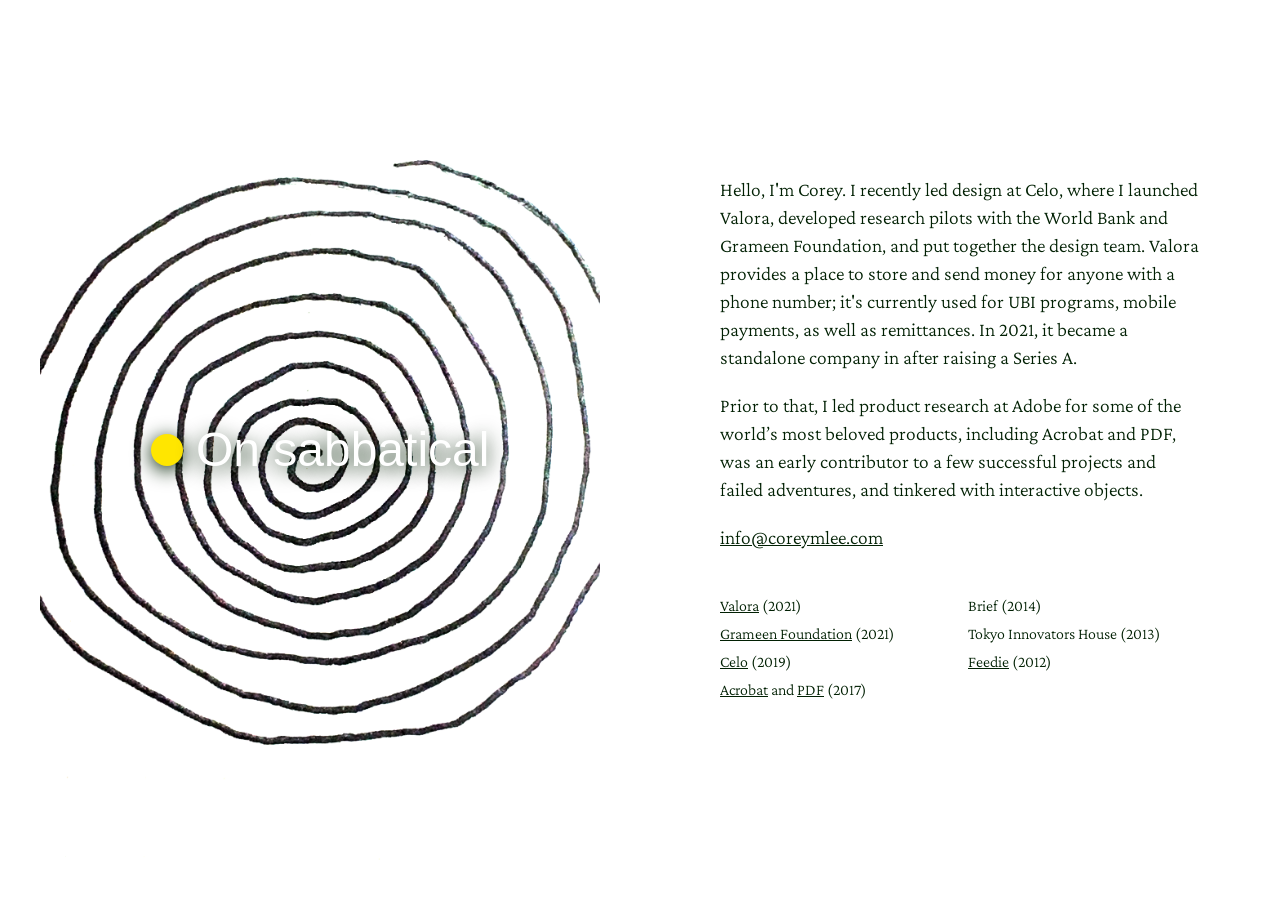
==== index.html @ c0dcd833 "Update" ====
<!doctype html>
<html>
  <head>
    <meta name="viewport" content="width=device-width, initial-scale=1.0" />
    <meta http-equiv="Content-Type" content="text/html; charset=utf-8"> 
    <style>
      @import url('https://fonts.googleapis.com/css2?family=Crimson+Pro:ital,wght@0,200;0,300;0,400;0,500;0,600;0,700;0,800;0,900;1,200;1,300;1,400;1,500;1,600;1,700;1,800;1,900&display=swap');
      </style>
      <link rel="preconnect" href="https://fonts.googleapis.com">
      <link rel="preconnect" href="https://fonts.gstatic.com" crossorigin>
      <link rel="stylesheet" href="css/style.css" media="screen, projection" />
      <title>Corey Lee</title>
  </head>
  <body>
  <div id="main_container">
    <div class="content" id="left">
      <div id="blurb">
        <span id="indicator"><div id="dot_container"><div id="dot"></div></div></span> <span id="status">On sabbatical</span>
      </div>
    </div>      
    <div class="content" id="right">
      <p>
        Hello, I'm Corey. I recently led design at Celo, where I launched Valora, developed research pilots with the World Bank and Grameen Foundation, and put together the design team. Valora provides a place to store and send money for anyone with a phone number; it's currently used for UBI programs, mobile payments, as well as remittances. In 2021, it became a standalone company in after raising a Series A.
      </p>
      <p>
        Prior to that, I led product research at Adobe for some of the world’s most beloved products, including Acrobat and PDF, was an early contributor to a few successful projects and failed adventures, and tinkered with interactive objects.
      </p>
      <p>
        <a href="mailto:info@coreymlee.com">info@coreymlee.com</a>
      </p>

      <ul id="projects">
        <li><a target="_blank" href="https://valoraapp.com/">Valora</a> (2021)</li>
        <li><a target="_blank" href="https://blog.celo.org/how-the-grameen-foundation-successfully-delivered-humanitarian-aid-to-3-500-micro-entrepreneurs-2bb3d5b78ca9">Grameen Foundation</a> (2021)</a></li>
        <li><a target="_blank" href="https://www.youtube.com/watch?v=kKggE5OvyhE">Celo</a> (2019)</li>
        <li><a target="_blank" href="https://www.youtube.com/watch?v=uUfcVznZndY">Acrobat</a> and <a target="_blank" href="https://www.youtube.com/watch?v=3H4nRx7r7nY">PDF</a> (2017)</li>
        <li>Brief (2014)</li>
        <li>Tokyo Innovators House (2013)</li>
        <li><a target="_blank" href="https://vimeo.com/97738918">Feedie</a> (2012)</li>
      </ul>

    </div>
  </div>  
</body>
</html>
---- css/style.css ----
html {
  display: flex;
  margin: 0;
  padding: 0;
  background-color: #ffffff;
  min-height: 100%;
  height: 100%;
}

body {
  width: 100%;
  display: flex;
  margin: 0;
  font-family: Crimson Pro, EB Garamond, Georgia, serif;
  font-weight: 300;
  font-size: 19.5px;
  line-height: 28px;
  color: #012003;
}

#main_container {
  width: 100%;
  height: 100%;
  margin: 0;
  display: flex;
  align-items: center;
}

.content {
  display: flex;
  width: calc(50% - 80px);
  margin: 40px;
}
.content#left {
  height: calc(100% - 80px);
  background-color: #bdbdbd;
  align-items: center;
  background: url("/images/image.png");
  background-position: center;
  background-repeat: no-repeat;
  background-size: cover;
  text-align: center;
}
.content#right {
  flex-direction: column;
}

p, #projects {
  margin: 0 auto 20px;
  padding: 0;
  width: 100%;
  max-width: 480px;
}

#projects {
  font-size: 16px;
  -moz-column-count: 2;
       column-count: 2;
  padding: 20px 0 0;
  list-style-type: none;
}

#blurb {
  width: 100%;
  font: 500 48px/64px -apple-system, Helvetica Neue, Helvetica, BlinkMacSystemFont, sans-serif, "Apple Color Emoji";
  text-align: center;
  text-shadow: 0px 4px 20px #012003;
  color: white;
}
@keyframes pulse {}
#blurb #indicator {
  display: inline-block;
}
#blurb #indicator #dot_container {
  display: flex;
  flex-direction: row;
  align-items: center;
}
#blurb #indicator #dot {
  animation: pulse 3s infinite alternate;
  background: #FFE600;
  margin: auto;
  border-radius: 100%;
  height: 32px;
  width: 32px;
  overflow: hidden;
  box-shadow: 0px 4px 20px #012003;
}

a {
  color: #012003;
  /*
    text-decoration-color: $highlight-color;
    text-decoration-thickness: 0px;

    &:hover {    
      background-color: #f7eedd;
    }
    */
}

img {
  width: 100%;
  vertical-align: middle;
}

@media screen and (max-width: 1080px) {
  html {
    height: auto;
  }
  #main_container {
    flex-direction: column;
    padding-bottom: 32px;
  }
  .content {
    margin: 32px;
    width: calc(100% - 64px);
    height: auto;
  }
  .content#left {
    height: 512px;
  }
  .content#right {
    margin: 64px;
    max-width: 480px;
  }
}
@media screen and (max-width: 512px) {
  #main_container {
    flex-direction: column;
    padding-bottom: 24px;
  }
  .content {
    margin: 24px;
    width: calc(100% - 48px);
    height: auto;
  }
  .content#left {
    height: 384px;
  }
  .content#right {
    margin: 24px;
    max-width: none;
  }
  #blurb {
    width: 100%;
    font: 500 32px/40px -apple-system, Helvetica Neue, Helvetica, BlinkMacSystemFont, sans-serif, "Apple Color Emoji";
    text-shadow: 0px 4px 16px #012003;
  }
  #blurb #indicator {
    display: inline-block;
  }
  #blurb #indicator #dot {
    height: 24px;
    width: 24px;
    box-shadow: 0px 4px 16px #012003;
  }
  #projects {
    -moz-column-count: 1;
         column-count: 1;
  }
}/*# sourceMappingURL=style.css.map */
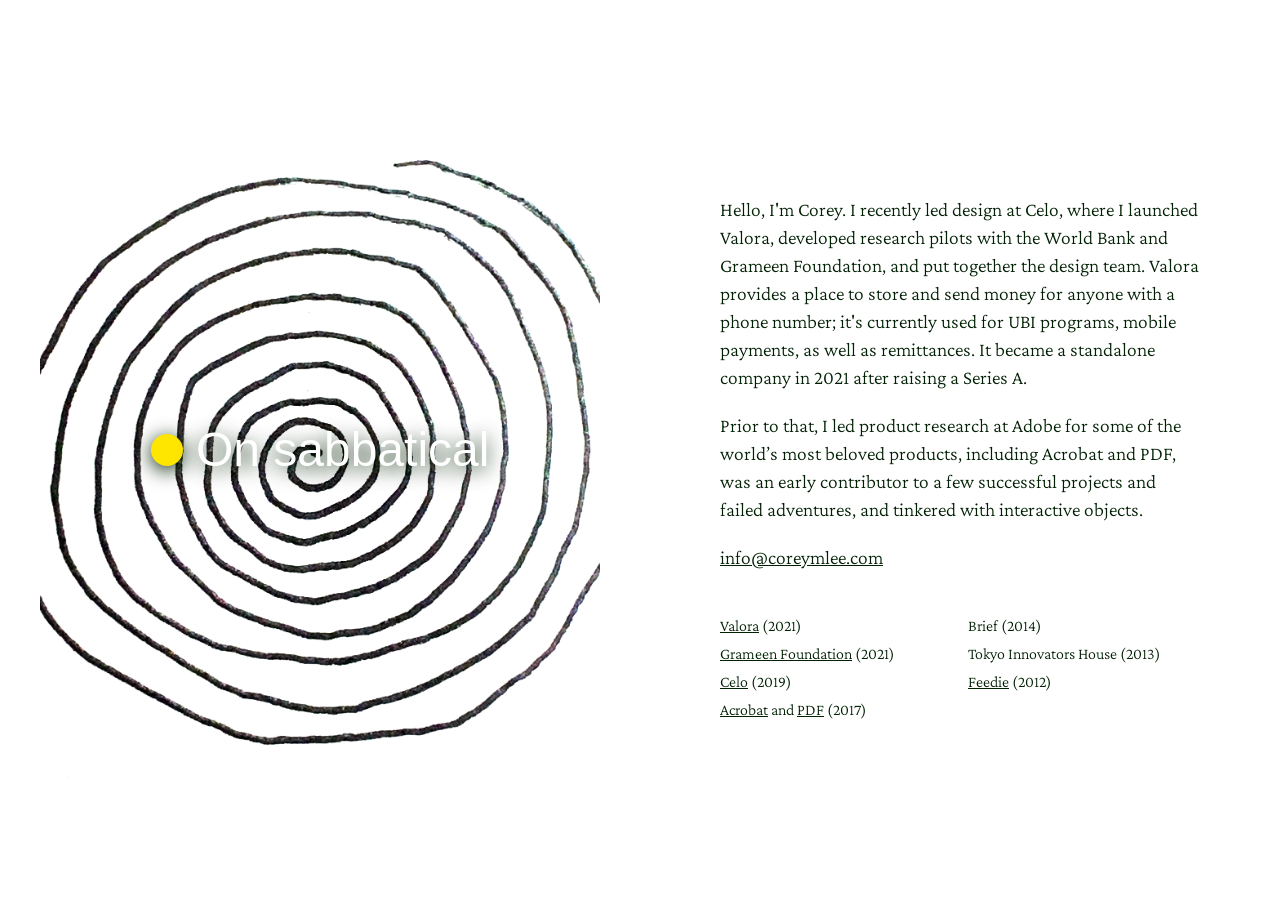
==== commit 08bfdd40: "Update" ====
--- a/index.html
+++ b/index.html
@@ -20,7 +20,7 @@
     </div>      
     <div class="content" id="right">
       <p>
-        Hello, I'm Corey. I recently led design at Celo, where I launched Valora, developed research pilots with the World Bank and Grameen Foundation, and put together the design team. Valora provides a place to store and send money for anyone with a phone number; it's currently used for UBI programs, mobile payments, as well as remittances. In 2021, it became a standalone company in after raising a Series A.
+        Hello, I'm Corey. I recently led design at Celo, where I launched Valora, developed research pilots with the World Bank and Grameen Foundation, and put together the design team. Valora provides a place to store and send money for anyone with a phone number; it's currently used for UBI programs, mobile payments, as well as remittances. It became a standalone company in 2021 after raising a Series A.
       </p>
       <p>
         Prior to that, I led product research at Adobe for some of the world’s most beloved products, including Acrobat and PDF, was an early contributor to a few successful projects and failed adventures, and tinkered with interactive objects.
--- a/css/style.css
+++ b/css/style.css
@@ -33,8 +33,8 @@
 }
 .content#left {
   height: calc(100% - 80px);
-  background-color: #bdbdbd;
   align-items: center;
+  background-color: #E3E8E3;
   background: url("/images/image.png");
   background-position: center;
   background-repeat: no-repeat;
@@ -46,7 +46,7 @@
 }
 
 p, #projects {
-  margin: 0 auto 20px;
+  margin: 20px auto 0;
   padding: 0;
   width: 100%;
   max-width: 480px;
@@ -89,19 +89,6 @@
 
 a {
   color: #012003;
-  /*
-    text-decoration-color: $highlight-color;
-    text-decoration-thickness: 0px;
-
-    &:hover {    
-      background-color: #f7eedd;
-    }
-    */
-}
-
-img {
-  width: 100%;
-  vertical-align: middle;
 }
 
 @media screen and (max-width: 1080px) {
@@ -122,10 +109,12 @@
   }
   .content#right {
     margin: 64px;
-    max-width: 480px;
   }
 }
 @media screen and (max-width: 512px) {
+  body {
+    font-size: 20px;
+  }
   #main_container {
     flex-direction: column;
     padding-bottom: 24px;
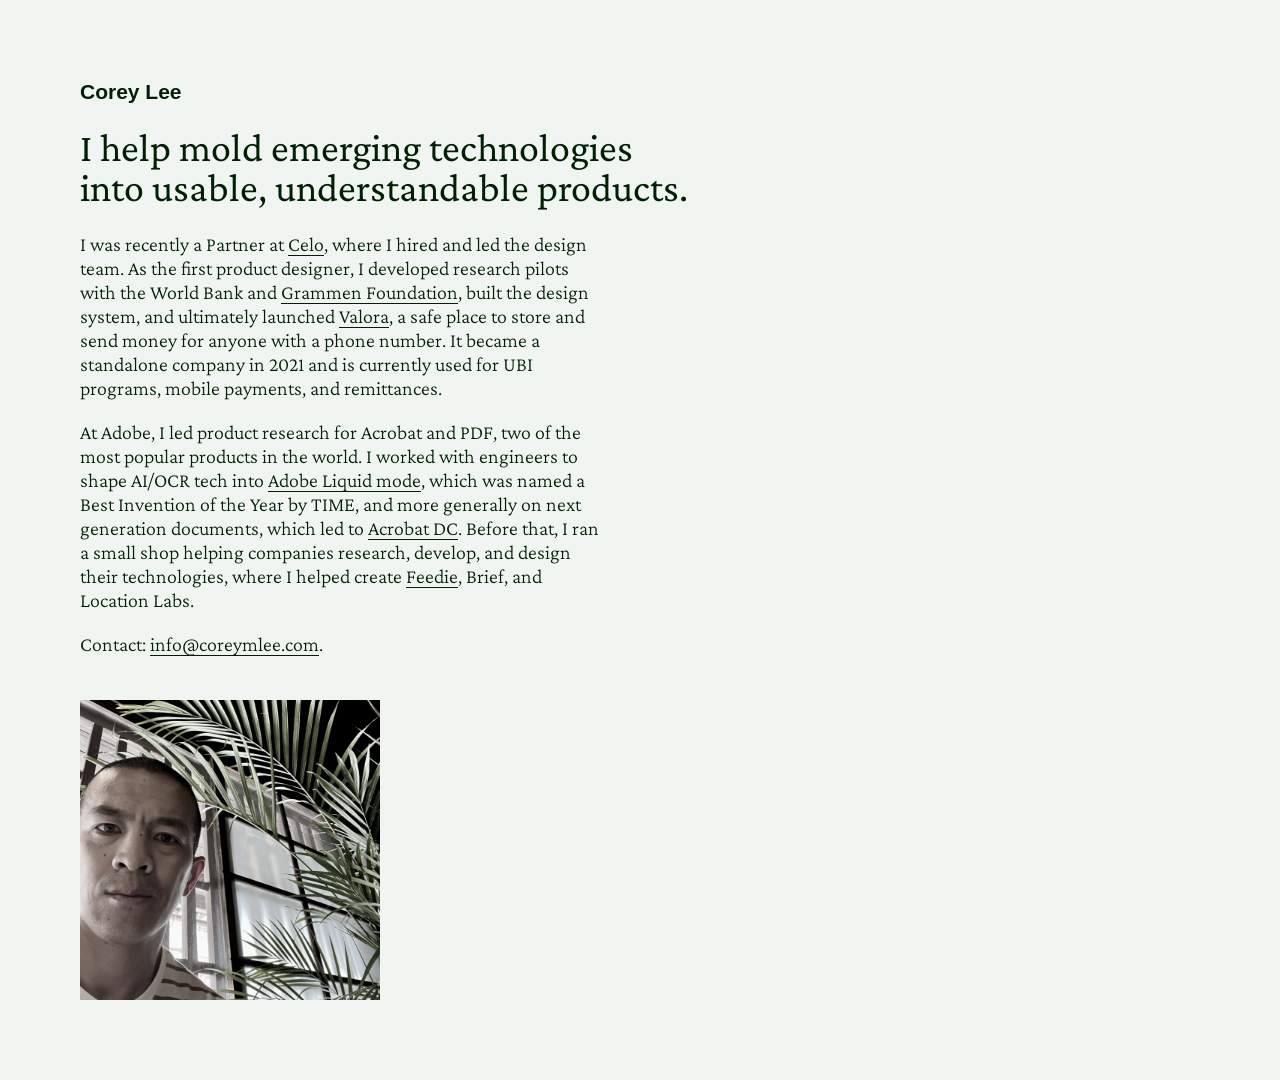
==== commit f8785548: "update" ====
--- a/index.html
+++ b/index.html
@@ -13,32 +13,23 @@
   </head>
   <body>
   <div id="main_container">
-    <div class="content" id="left">
-      <div id="blurb">
-        <span id="indicator"><div id="dot_container"><div id="dot"></div></div></span> <span id="status">On sabbatical</span>
-      </div>
-    </div>      
-    <div class="content" id="right">
-      <p>
-        Hello, I'm Corey. I recently led design at Celo, where I launched Valora, developed research pilots with the World Bank and Grameen Foundation, and put together the design team. Valora provides a place to store and send money for anyone with a phone number; it's currently used for UBI programs, mobile payments, as well as remittances. It became a standalone company in 2021 after raising a Series A.
+    <div class="content">
+      <h3>Corey Lee</h3>
+      <p id="blurb">
+        I help mold emerging technologies into usable, understandable products. 
       </p>
       <p>
-        Prior to that, I led product research at Adobe for some of the world’s most beloved products, including Acrobat and PDF, was an early contributor to a few successful projects and failed adventures, and tinkered with interactive objects.
+        I was recently a Partner at <a target="_blank" href="https://www.youtube.com/watch?v=kKggE5OvyhE">Celo</a>, where I hired and led the design team. As the first product designer, I developed research pilots with the World Bank and <a target="_blank" href="https://blog.celo.org/how-the-grameen-foundation-successfully-delivered-humanitarian-aid-to-3-500-micro-entrepreneurs-2bb3d5b78ca9">Grammen Foundation</a>, built the design system, and ultimately launched <a target="_blank" href="https://valoraapp.com/">Valora</a>, a safe place to store and send money for anyone with a phone number. It became a standalone company in 2021 and is currently used for UBI programs, mobile payments, and remittances. 
       </p>
       <p>
-        <a href="mailto:info@coreymlee.com">info@coreymlee.com</a>
+        At Adobe, I led product research for Acrobat and PDF, two of the most popular products in the world. I worked with engineers to shape AI/OCR tech into <a target="_blank" href="https://www.youtube.com/watch?v=3H4nRx7r7nY">Adobe Liquid mode</a>, which was named a Best Invention of the Year by TIME, and more generally on next generation documents, which led to <a target="_blank" href="https://www.youtube.com/watch?v=uUfcVznZndY">Acrobat DC</a>. Before that, I ran a small shop helping companies research, develop, and design their technologies, where I helped create <a target="_blank" href="https://vimeo.com/97738918">Feedie</a>, Brief, and Location Labs.
       </p>
-
-      <ul id="projects">
-        <li><a target="_blank" href="https://valoraapp.com/">Valora</a> (2021)</li>
-        <li><a target="_blank" href="https://blog.celo.org/how-the-grameen-foundation-successfully-delivered-humanitarian-aid-to-3-500-micro-entrepreneurs-2bb3d5b78ca9">Grameen Foundation</a> (2021)</a></li>
-        <li><a target="_blank" href="https://www.youtube.com/watch?v=kKggE5OvyhE">Celo</a> (2019)</li>
-        <li><a target="_blank" href="https://www.youtube.com/watch?v=uUfcVznZndY">Acrobat</a> and <a target="_blank" href="https://www.youtube.com/watch?v=3H4nRx7r7nY">PDF</a> (2017)</li>
-        <li>Brief (2014)</li>
-        <li>Tokyo Innovators House (2013)</li>
-        <li><a target="_blank" href="https://vimeo.com/97738918">Feedie</a> (2012)</li>
-      </ul>
-
+      <p>
+        Contact: <a href="mailto:info@coreymlee.com">info@coreymlee.com</a>.
+      </p>
+      <div class="content" id="image">
+        <img src="/images/corey.png">
+      </div>
     </div>
   </div>  
 </body>
--- a/css/style.css
+++ b/css/style.css
@@ -1,151 +1,77 @@
 html {
-  display: flex;
   margin: 0;
   padding: 0;
-  background-color: #ffffff;
+  background-color: #F1F5F2;
   min-height: 100%;
-  height: 100%;
 }
 
 body {
   width: 100%;
-  display: flex;
   margin: 0;
   font-family: Crimson Pro, EB Garamond, Georgia, serif;
+  font-size: 20px;
+  line-height: 24px;
+  color: #012003;
   font-weight: 300;
-  font-size: 19.5px;
-  line-height: 28px;
-  color: #012003;
 }
 
 #main_container {
-  width: 100%;
-  height: 100%;
-  margin: 0;
-  display: flex;
-  align-items: center;
+  margin: 0 auto;
+  padding: 80px;
 }
 
 .content {
   display: flex;
-  width: calc(50% - 80px);
-  margin: 40px;
-}
-.content#left {
-  height: calc(100% - 80px);
-  align-items: center;
-  background-color: #E3E8E3;
-  background: url("/images/image.png");
-  background-position: center;
-  background-repeat: no-repeat;
-  background-size: cover;
-  text-align: center;
-}
-.content#right {
   flex-direction: column;
 }
 
-p, #projects {
-  margin: 20px auto 0;
+p, h3, #projects {
+  max-width: 520px;
+  margin: 0 0 20px;
   padding: 0;
   width: 100%;
-  max-width: 480px;
 }
 
-#projects {
-  font-size: 16px;
-  -moz-column-count: 2;
-       column-count: 2;
-  padding: 20px 0 0;
-  list-style-type: none;
+h3 {
+  font: 600 21px/24px SF Pro, -apple-system, Helvetica Neue, Helvetica, BlinkMacSystemFont, sans-serif, "Apple Color Emoji";
+  font-variation-settings: "wght" 400, "wdth" 130;
+  margin-bottom: 24px;
 }
 
 #blurb {
-  width: 100%;
-  font: 500 48px/64px -apple-system, Helvetica Neue, Helvetica, BlinkMacSystemFont, sans-serif, "Apple Color Emoji";
-  text-align: center;
-  text-shadow: 0px 4px 20px #012003;
-  color: white;
+  font: 400 40px/40px Crimson Pro, EB Garamond, Georgia, serif;
+  max-width: 620px;
+  margin-bottom: 24px;
 }
-@keyframes pulse {}
-#blurb #indicator {
-  display: inline-block;
+
+#image {
+  margin-top: 24px;
 }
-#blurb #indicator #dot_container {
-  display: flex;
-  flex-direction: row;
-  align-items: center;
-}
-#blurb #indicator #dot {
-  animation: pulse 3s infinite alternate;
-  background: #FFE600;
-  margin: auto;
-  border-radius: 100%;
-  height: 32px;
-  width: 32px;
-  overflow: hidden;
-  box-shadow: 0px 4px 20px #012003;
+#image img {
+  width: 300px;
+  max-width: 100%;
 }
 
 a {
   color: #012003;
+  text-decoration: none;
+  border-bottom: 1px solid #012003;
 }
 
-@media screen and (max-width: 1080px) {
-  html {
-    height: auto;
-  }
-  #main_container {
-    flex-direction: column;
-    padding-bottom: 32px;
-  }
-  .content {
-    margin: 32px;
-    width: calc(100% - 64px);
-    height: auto;
-  }
-  .content#left {
-    height: 512px;
-  }
-  .content#right {
-    margin: 64px;
-  }
-}
-@media screen and (max-width: 512px) {
+@media screen and (max-width: 600px) {
   body {
     font-size: 20px;
   }
   #main_container {
-    flex-direction: column;
-    padding-bottom: 24px;
+    padding: 40px 24px;
   }
-  .content {
-    margin: 24px;
-    width: calc(100% - 48px);
-    height: auto;
-  }
-  .content#left {
-    height: 384px;
-  }
-  .content#right {
-    margin: 24px;
-    max-width: none;
+  p, h3, #projects {
+    max-width: 100%;
   }
   #blurb {
-    width: 100%;
-    font: 500 32px/40px -apple-system, Helvetica Neue, Helvetica, BlinkMacSystemFont, sans-serif, "Apple Color Emoji";
-    text-shadow: 0px 4px 16px #012003;
+    max-width: 100%;
   }
-  #blurb #indicator {
-    display: inline-block;
-  }
-  #blurb #indicator #dot {
-    height: 24px;
-    width: 24px;
-    box-shadow: 0px 4px 16px #012003;
-  }
-  #projects {
-    -moz-column-count: 1;
-         column-count: 1;
+  #blurb {
+    font: 400 36px/36px Crimson Pro, EB Garamond, Georgia, serif;
   }
 }/*# sourceMappingURL=style.css.map */
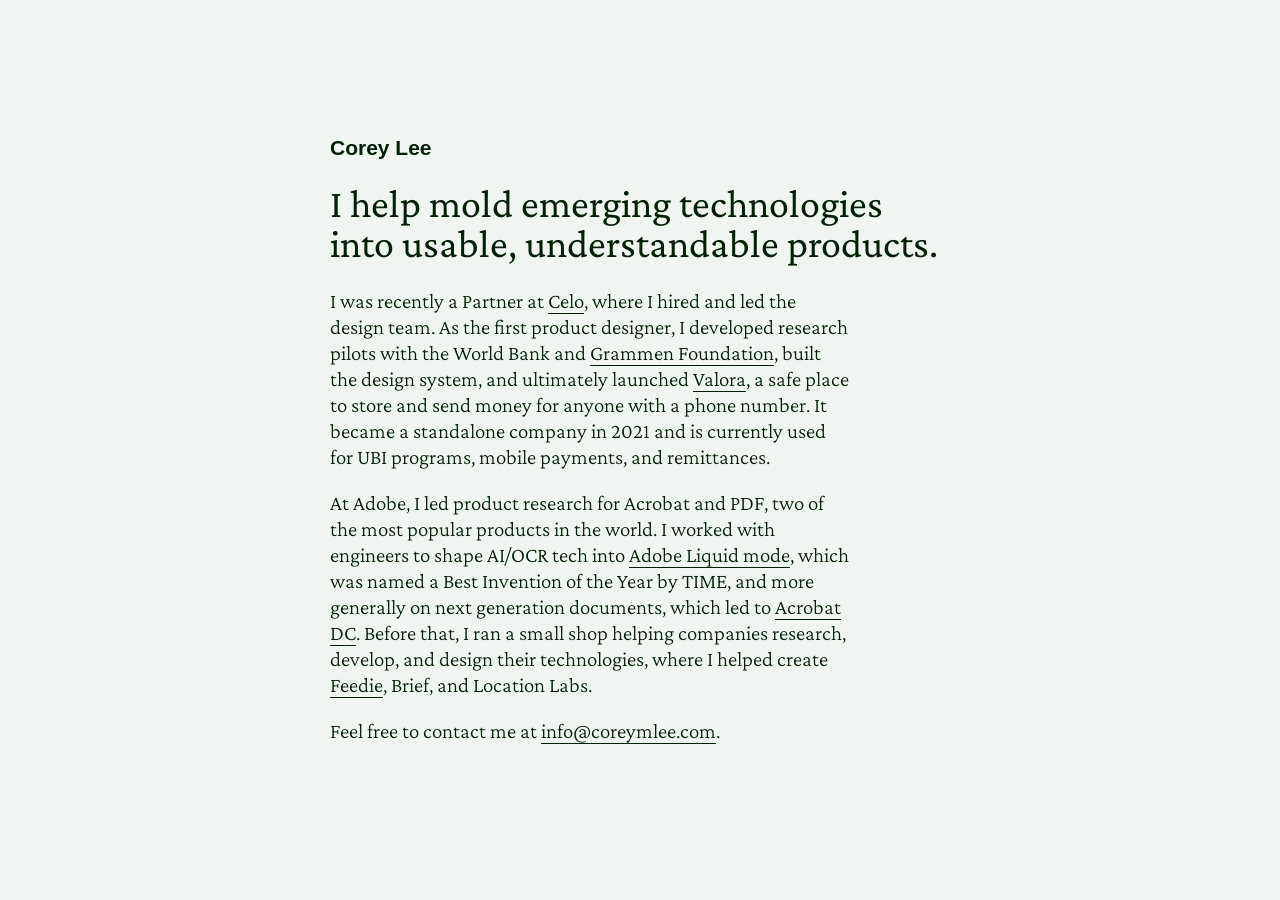
==== commit ffcaa101: "update" ====
--- a/index.html
+++ b/index.html
@@ -25,7 +25,7 @@
         At Adobe, I led product research for Acrobat and PDF, two of the most popular products in the world. I worked with engineers to shape AI/OCR tech into <a target="_blank" href="https://www.youtube.com/watch?v=3H4nRx7r7nY">Adobe Liquid mode</a>, which was named a Best Invention of the Year by TIME, and more generally on next generation documents, which led to <a target="_blank" href="https://www.youtube.com/watch?v=uUfcVznZndY">Acrobat DC</a>. Before that, I ran a small shop helping companies research, develop, and design their technologies, where I helped create <a target="_blank" href="https://vimeo.com/97738918">Feedie</a>, Brief, and Location Labs.
       </p>
       <p>
-        Contact: <a href="mailto:info@coreymlee.com">info@coreymlee.com</a>.
+        Feel free to contact me at <a href="mailto:info@coreymlee.com">info@coreymlee.com</a>.
       </p>
       <div class="content" id="image">
         <img src="/images/corey.png">
--- a/css/style.css
+++ b/css/style.css
@@ -3,19 +3,24 @@
   padding: 0;
   background-color: #F1F5F2;
   min-height: 100%;
+  height: 100%;
 }
 
 body {
+  min-height: 100%;
   width: 100%;
   margin: 0;
   font-family: Crimson Pro, EB Garamond, Georgia, serif;
-  font-size: 20px;
-  line-height: 24px;
+  font-size: 21px;
+  line-height: 26px;
   color: #012003;
   font-weight: 300;
+  display: flex;
+  align-items: center;
 }
 
 #main_container {
+  max-width: 620px;
   margin: 0 auto;
   padding: 80px;
 }
@@ -34,18 +39,19 @@
 
 h3 {
   font: 600 21px/24px SF Pro, -apple-system, Helvetica Neue, Helvetica, BlinkMacSystemFont, sans-serif, "Apple Color Emoji";
-  font-variation-settings: "wght" 400, "wdth" 130;
+  font-variation-settings: "wght" 500, "wdth" 130;
   margin-bottom: 24px;
 }
 
 #blurb {
+  max-width: 100%;
   font: 400 40px/40px Crimson Pro, EB Garamond, Georgia, serif;
-  max-width: 620px;
   margin-bottom: 24px;
 }
 
 #image {
-  margin-top: 24px;
+  display: none;
+  margin-top: 26px;
 }
 #image img {
   width: 300px;
@@ -59,19 +65,17 @@
 }
 
 @media screen and (max-width: 600px) {
-  body {
-    font-size: 20px;
+  #main_container {
+    padding: 40px 24px 80px;
   }
-  #main_container {
-    padding: 40px 24px;
-  }
-  p, h3, #projects {
+  p, h3, #proj ects {
     max-width: 100%;
   }
   #blurb {
-    max-width: 100%;
+    margin-top: 24px;
+    font: 400 35px/36px Crimson Pro, EB Garamond, Georgia, serif;
   }
-  #blurb {
-    font: 400 36px/36px Crimson Pro, EB Garamond, Georgia, serif;
+  #image {
+    display: block;
   }
 }/*# sourceMappingURL=style.css.map */
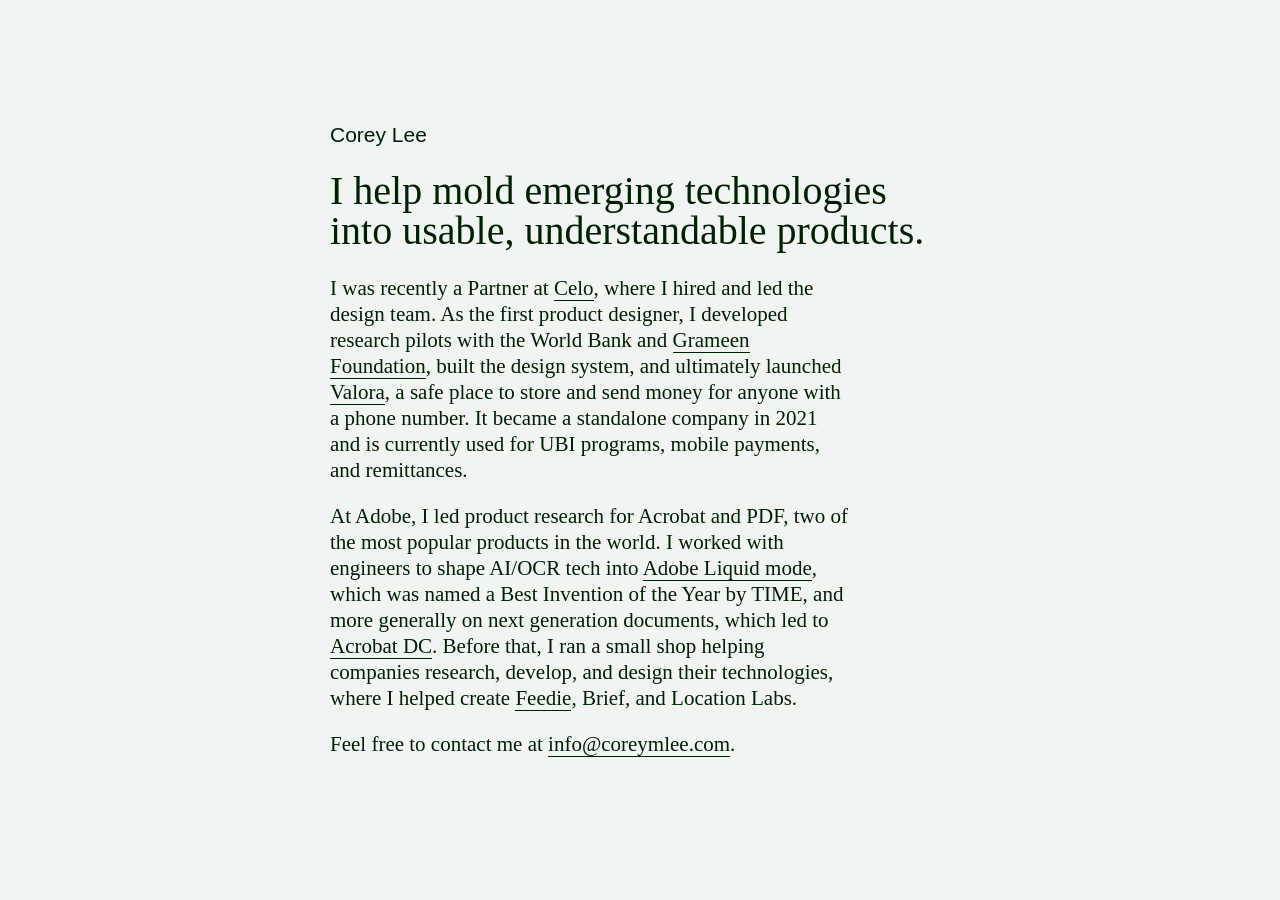
==== commit d5ab0691: "update" ====
--- a/index.html
+++ b/index.html
@@ -3,13 +3,11 @@
   <head>
     <meta name="viewport" content="width=device-width, initial-scale=1.0" />
     <meta http-equiv="Content-Type" content="text/html; charset=utf-8"> 
-    <style>
-      @import url('https://fonts.googleapis.com/css2?family=Crimson+Pro:ital,wght@0,200;0,300;0,400;0,500;0,600;0,700;0,800;0,900;1,200;1,300;1,400;1,500;1,600;1,700;1,800;1,900&display=swap');
-      </style>
-      <link rel="preconnect" href="https://fonts.googleapis.com">
-      <link rel="preconnect" href="https://fonts.gstatic.com" crossorigin>
-      <link rel="stylesheet" href="css/style.css" media="screen, projection" />
-      <title>Corey Lee</title>
+    <link rel="preconnect" href="https://fonts.googleapis.com">
+    <link rel="preconnect" href="https://fonts.gstatic.com" crossorigin>
+    <link href="https://fonts.googleapis.com/css2?family=Crimson+Pro:ital,wght@0,300;0,400;0,600;1,300;1,400;1,600&display=swap" rel="stylesheet">
+    <link rel="stylesheet" href="css/style.css" media="screen, projection" />
+    <title>Corey Lee</title>
   </head>
   <body>
   <div id="main_container">
@@ -19,7 +17,7 @@
         I help mold emerging technologies into usable, understandable products. 
       </p>
       <p>
-        I was recently a Partner at <a target="_blank" href="https://www.youtube.com/watch?v=kKggE5OvyhE">Celo</a>, where I hired and led the design team. As the first product designer, I developed research pilots with the World Bank and <a target="_blank" href="https://blog.celo.org/how-the-grameen-foundation-successfully-delivered-humanitarian-aid-to-3-500-micro-entrepreneurs-2bb3d5b78ca9">Grammen Foundation</a>, built the design system, and ultimately launched <a target="_blank" href="https://valoraapp.com/">Valora</a>, a safe place to store and send money for anyone with a phone number. It became a standalone company in 2021 and is currently used for UBI programs, mobile payments, and remittances. 
+        I was recently a Partner at <a target="_blank" href="https://www.youtube.com/watch?v=kKggE5OvyhE">Celo</a>, where I hired and led the design team. As the first product designer, I developed research pilots with the World Bank and <a target="_blank" href="https://blog.celo.org/how-the-grameen-foundation-successfully-delivered-humanitarian-aid-to-3-500-micro-entrepreneurs-2bb3d5b78ca9">Grameen Foundation</a>, built the design system, and ultimately launched <a target="_blank" href="https://valoraapp.com/">Valora</a>, a safe place to store and send money for anyone with a phone number. It became a standalone company in 2021 and is currently used for UBI programs, mobile payments, and remittances. 
       </p>
       <p>
         At Adobe, I led product research for Acrobat and PDF, two of the most popular products in the world. I worked with engineers to shape AI/OCR tech into <a target="_blank" href="https://www.youtube.com/watch?v=3H4nRx7r7nY">Adobe Liquid mode</a>, which was named a Best Invention of the Year by TIME, and more generally on next generation documents, which led to <a target="_blank" href="https://www.youtube.com/watch?v=uUfcVznZndY">Acrobat DC</a>. Before that, I ran a small shop helping companies research, develop, and design their technologies, where I helped create <a target="_blank" href="https://vimeo.com/97738918">Feedie</a>, Brief, and Location Labs.
--- a/css/style.css
+++ b/css/style.css
@@ -10,7 +10,7 @@
   min-height: 100%;
   width: 100%;
   margin: 0;
-  font-family: Crimson Pro, EB Garamond, Georgia, serif;
+  font-family: Crimson Text, EB Garamond, Georgia, serif;
   font-size: 21px;
   line-height: 26px;
   color: #012003;
@@ -38,14 +38,14 @@
 }
 
 h3 {
-  font: 600 21px/24px SF Pro, -apple-system, Helvetica Neue, Helvetica, BlinkMacSystemFont, sans-serif, "Apple Color Emoji";
+  font: 500 21px/24px SF Pro, -apple-system, Helvetica Neue, Helvetica, BlinkMacSystemFont, sans-serif, "Apple Color Emoji";
   font-variation-settings: "wght" 500, "wdth" 130;
   margin-bottom: 24px;
 }
 
 #blurb {
   max-width: 100%;
-  font: 400 40px/40px Crimson Pro, EB Garamond, Georgia, serif;
+  font: 400 40px/40px Crimson Text, EB Garamond, Georgia, serif;
   margin-bottom: 24px;
 }
 
@@ -73,7 +73,7 @@
   }
   #blurb {
     margin-top: 24px;
-    font: 400 35px/36px Crimson Pro, EB Garamond, Georgia, serif;
+    font: 400 35px/36px Crimson Text, EB Garamond, Georgia, serif;
   }
   #image {
     display: block;
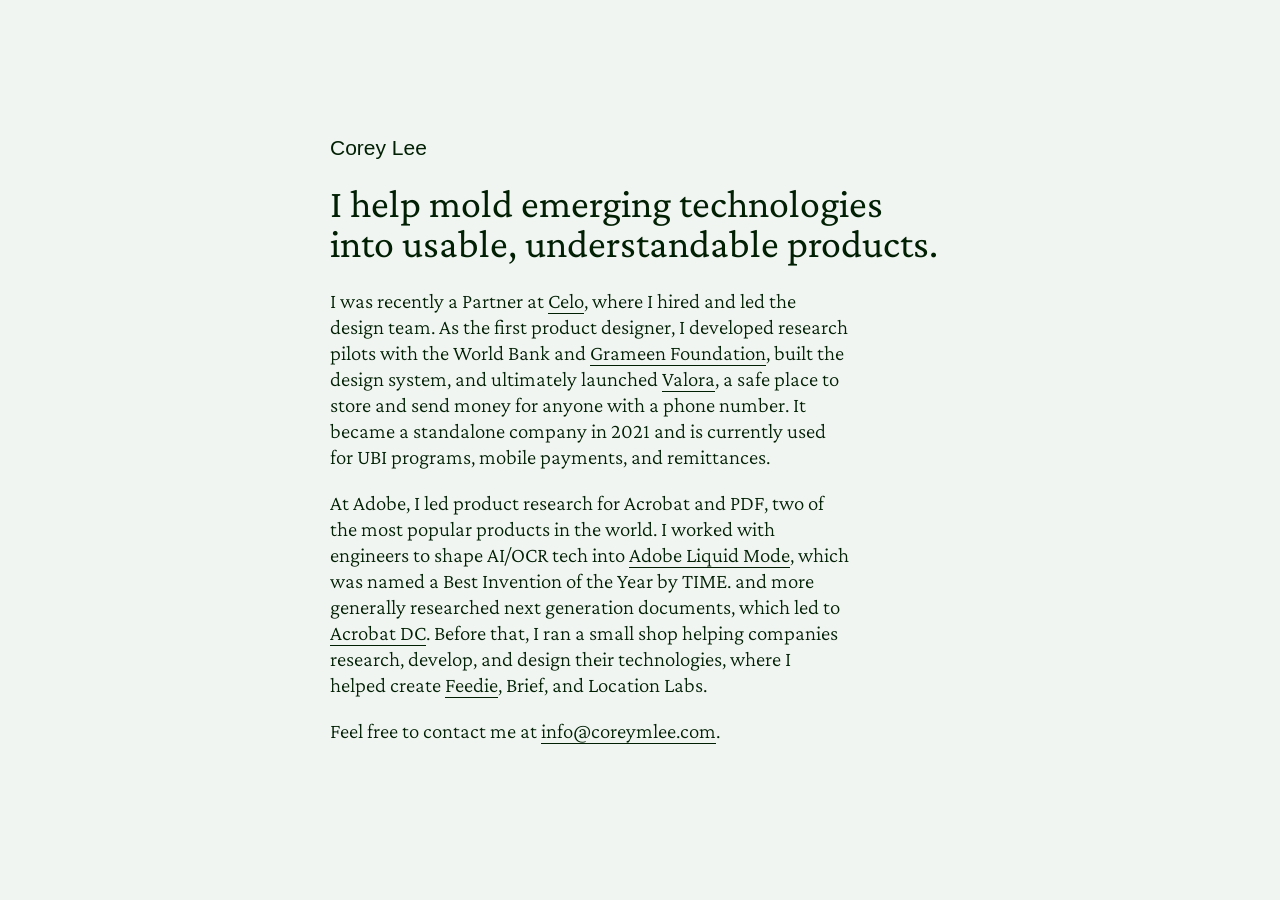
==== commit 39e8ae92: "upadte" ====
--- a/index.html
+++ b/index.html
@@ -20,7 +20,7 @@
         I was recently a Partner at <a target="_blank" href="https://www.youtube.com/watch?v=kKggE5OvyhE">Celo</a>, where I hired and led the design team. As the first product designer, I developed research pilots with the World Bank and <a target="_blank" href="https://blog.celo.org/how-the-grameen-foundation-successfully-delivered-humanitarian-aid-to-3-500-micro-entrepreneurs-2bb3d5b78ca9">Grameen Foundation</a>, built the design system, and ultimately launched <a target="_blank" href="https://valoraapp.com/">Valora</a>, a safe place to store and send money for anyone with a phone number. It became a standalone company in 2021 and is currently used for UBI programs, mobile payments, and remittances. 
       </p>
       <p>
-        At Adobe, I led product research for Acrobat and PDF, two of the most popular products in the world. I worked with engineers to shape AI/OCR tech into <a target="_blank" href="https://www.youtube.com/watch?v=3H4nRx7r7nY">Adobe Liquid mode</a>, which was named a Best Invention of the Year by TIME, and more generally on next generation documents, which led to <a target="_blank" href="https://www.youtube.com/watch?v=uUfcVznZndY">Acrobat DC</a>. Before that, I ran a small shop helping companies research, develop, and design their technologies, where I helped create <a target="_blank" href="https://vimeo.com/97738918">Feedie</a>, Brief, and Location Labs.
+        At Adobe, I led product research for Acrobat and PDF, two of the most popular products in the world. I worked with engineers to shape AI/OCR tech into <a target="_blank" href="https://www.youtube.com/watch?v=3H4nRx7r7nY">Adobe Liquid Mode</a>, which was named a Best Invention of the Year by TIME. and more generally researched next generation documents, which led to <a target="_blank" href="https://www.youtube.com/watch?v=uUfcVznZndY">Acrobat DC</a>. Before that, I ran a small shop helping companies research, develop, and design their technologies, where I helped create <a target="_blank" href="https://vimeo.com/97738918">Feedie</a>, Brief, and Location Labs.
       </p>
       <p>
         Feel free to contact me at <a href="mailto:info@coreymlee.com">info@coreymlee.com</a>.
--- a/css/style.css
+++ b/css/style.css
@@ -10,7 +10,7 @@
   min-height: 100%;
   width: 100%;
   margin: 0;
-  font-family: Crimson Text, EB Garamond, Georgia, serif;
+  font-family: "Crimson Pro", EB Garamond, Georgia, serif;
   font-size: 21px;
   line-height: 26px;
   color: #012003;
@@ -38,14 +38,14 @@
 }
 
 h3 {
-  font: 500 21px/24px SF Pro, -apple-system, Helvetica Neue, Helvetica, BlinkMacSystemFont, sans-serif, "Apple Color Emoji";
+  font: 500 21px/24px "SF Pro", -apple-system, Helvetica Neue, Helvetica, BlinkMacSystemFont, sans-serif, "Apple Color Emoji";
   font-variation-settings: "wght" 500, "wdth" 130;
   margin-bottom: 24px;
 }
 
 #blurb {
   max-width: 100%;
-  font: 400 40px/40px Crimson Text, EB Garamond, Georgia, serif;
+  font: 400 40px/40px "Crimson Pro", EB Garamond, Georgia, serif;
   margin-bottom: 24px;
 }
 
@@ -73,7 +73,7 @@
   }
   #blurb {
     margin-top: 24px;
-    font: 400 35px/36px Crimson Text, EB Garamond, Georgia, serif;
+    font: 400 35px/36px "Crimson Pro", EB Garamond, Georgia, serif;
   }
   #image {
     display: block;
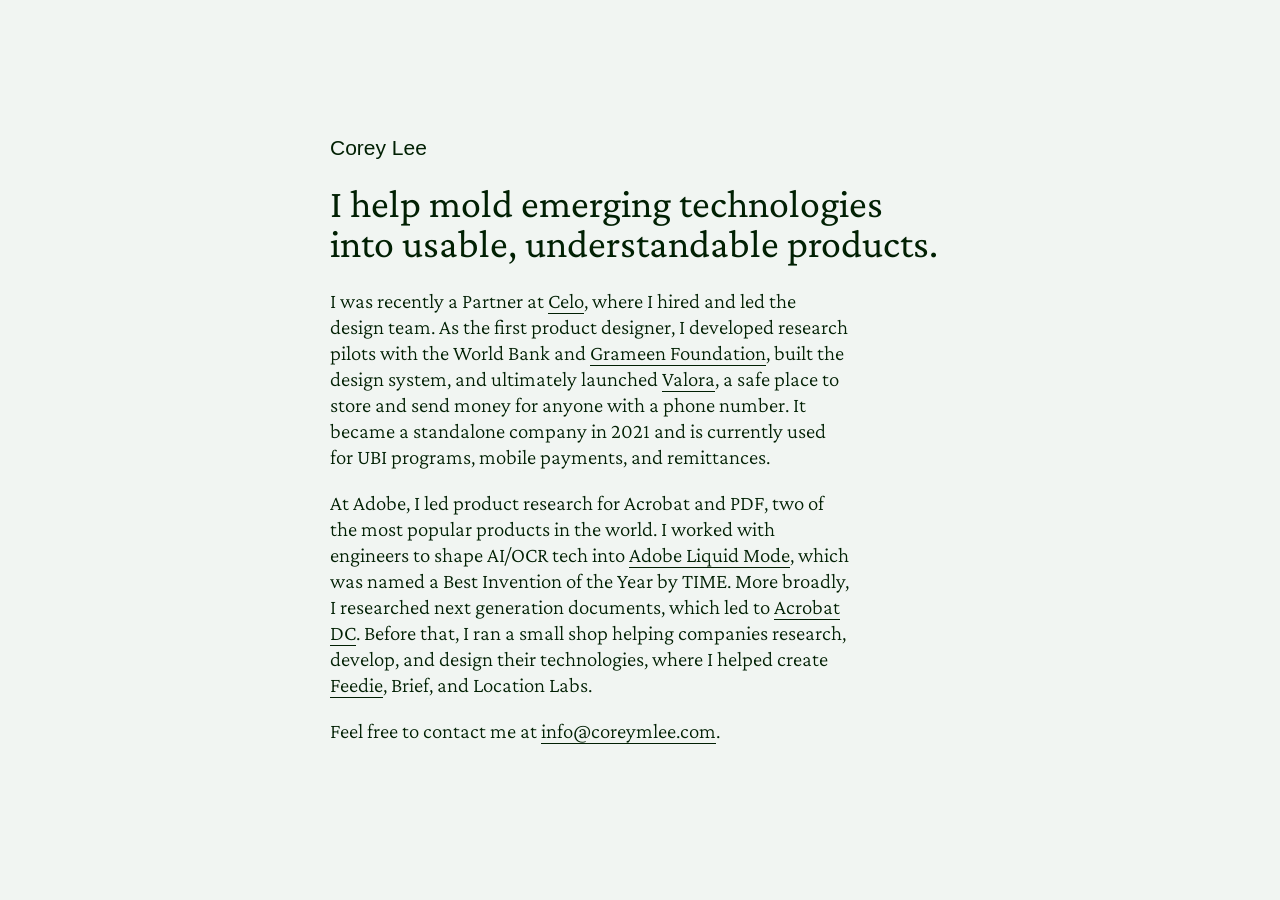
==== commit 0fa7f504: "Update" ====
--- a/index.html
+++ b/index.html
@@ -1,11 +1,8 @@
 <!doctype html>
-<html>
+<html lang="en">
   <head>
     <meta name="viewport" content="width=device-width, initial-scale=1.0" />
     <meta http-equiv="Content-Type" content="text/html; charset=utf-8"> 
-    <link rel="preconnect" href="https://fonts.googleapis.com">
-    <link rel="preconnect" href="https://fonts.gstatic.com" crossorigin>
-    <link href="https://fonts.googleapis.com/css2?family=Crimson+Pro:ital,wght@0,300;0,400;0,600;1,300;1,400;1,600&display=swap" rel="stylesheet">
     <link rel="stylesheet" href="css/style.css" media="screen, projection" />
     <title>Corey Lee</title>
   </head>
@@ -20,13 +17,13 @@
         I was recently a Partner at <a target="_blank" href="https://www.youtube.com/watch?v=kKggE5OvyhE">Celo</a>, where I hired and led the design team. As the first product designer, I developed research pilots with the World Bank and <a target="_blank" href="https://blog.celo.org/how-the-grameen-foundation-successfully-delivered-humanitarian-aid-to-3-500-micro-entrepreneurs-2bb3d5b78ca9">Grameen Foundation</a>, built the design system, and ultimately launched <a target="_blank" href="https://valoraapp.com/">Valora</a>, a safe place to store and send money for anyone with a phone number. It became a standalone company in 2021 and is currently used for UBI programs, mobile payments, and remittances. 
       </p>
       <p>
-        At Adobe, I led product research for Acrobat and PDF, two of the most popular products in the world. I worked with engineers to shape AI/OCR tech into <a target="_blank" href="https://www.youtube.com/watch?v=3H4nRx7r7nY">Adobe Liquid Mode</a>, which was named a Best Invention of the Year by TIME. and more generally researched next generation documents, which led to <a target="_blank" href="https://www.youtube.com/watch?v=uUfcVznZndY">Acrobat DC</a>. Before that, I ran a small shop helping companies research, develop, and design their technologies, where I helped create <a target="_blank" href="https://vimeo.com/97738918">Feedie</a>, Brief, and Location Labs.
+        At Adobe, I led product research for Acrobat and PDF, two of the most popular products in the world. I worked with engineers to shape AI/OCR tech into <a target="_blank" href="https://www.youtube.com/watch?v=3H4nRx7r7nY">Adobe Liquid Mode</a>, which was named a Best Invention of the Year by TIME. More broadly, I researched next generation documents, which led to <a target="_blank" href="https://www.youtube.com/watch?v=uUfcVznZndY">Acrobat DC</a>. Before that, I ran a small shop helping companies research, develop, and design their technologies, where I helped create <a target="_blank" href="https://vimeo.com/97738918">Feedie</a>, Brief, and Location Labs.
       </p>
       <p>
         Feel free to contact me at <a href="mailto:info@coreymlee.com">info@coreymlee.com</a>.
       </p>
       <div class="content" id="image">
-        <img src="/images/corey.png">
+        <img alt="portrait" src="/images/corey.png">
       </div>
     </div>
   </div>  
--- a/css/style.css
+++ b/css/style.css
@@ -1,3 +1,15 @@
+@font-face {
+  font-family: "Crimson Pro";
+  font-style: normal;
+  font-weight: 400;
+  src: url("/fonts/Crimson_Pro/static/CrimsonPro-Regular.ttf") format("woff2");
+}
+@font-face {
+  font-family: "Crimson Pro";
+  font-style: normal;
+  font-weight: 300;
+  src: url("/fonts/Crimson_Pro/static/CrimsonPro-Light.ttf") format("woff2");
+}
 html {
   margin: 0;
   padding: 0;
@@ -10,7 +22,7 @@
   min-height: 100%;
   width: 100%;
   margin: 0;
-  font-family: "Crimson Pro", EB Garamond, Georgia, serif;
+  font-family: "Crimson Pro", Courier, EB Garamond, Georgia, serif;
   font-size: 21px;
   line-height: 26px;
   color: #012003;
@@ -45,7 +57,7 @@
 
 #blurb {
   max-width: 100%;
-  font: 400 40px/40px "Crimson Pro", EB Garamond, Georgia, serif;
+  font: 400 40px/40px "Crimson Pro", Courier, EB Garamond, Georgia, serif;
   margin-bottom: 24px;
 }
 
@@ -73,7 +85,7 @@
   }
   #blurb {
     margin-top: 24px;
-    font: 400 35px/36px "Crimson Pro", EB Garamond, Georgia, serif;
+    font: 400 35px/36px "Crimson Pro", Courier, EB Garamond, Georgia, serif;
   }
   #image {
     display: block;
